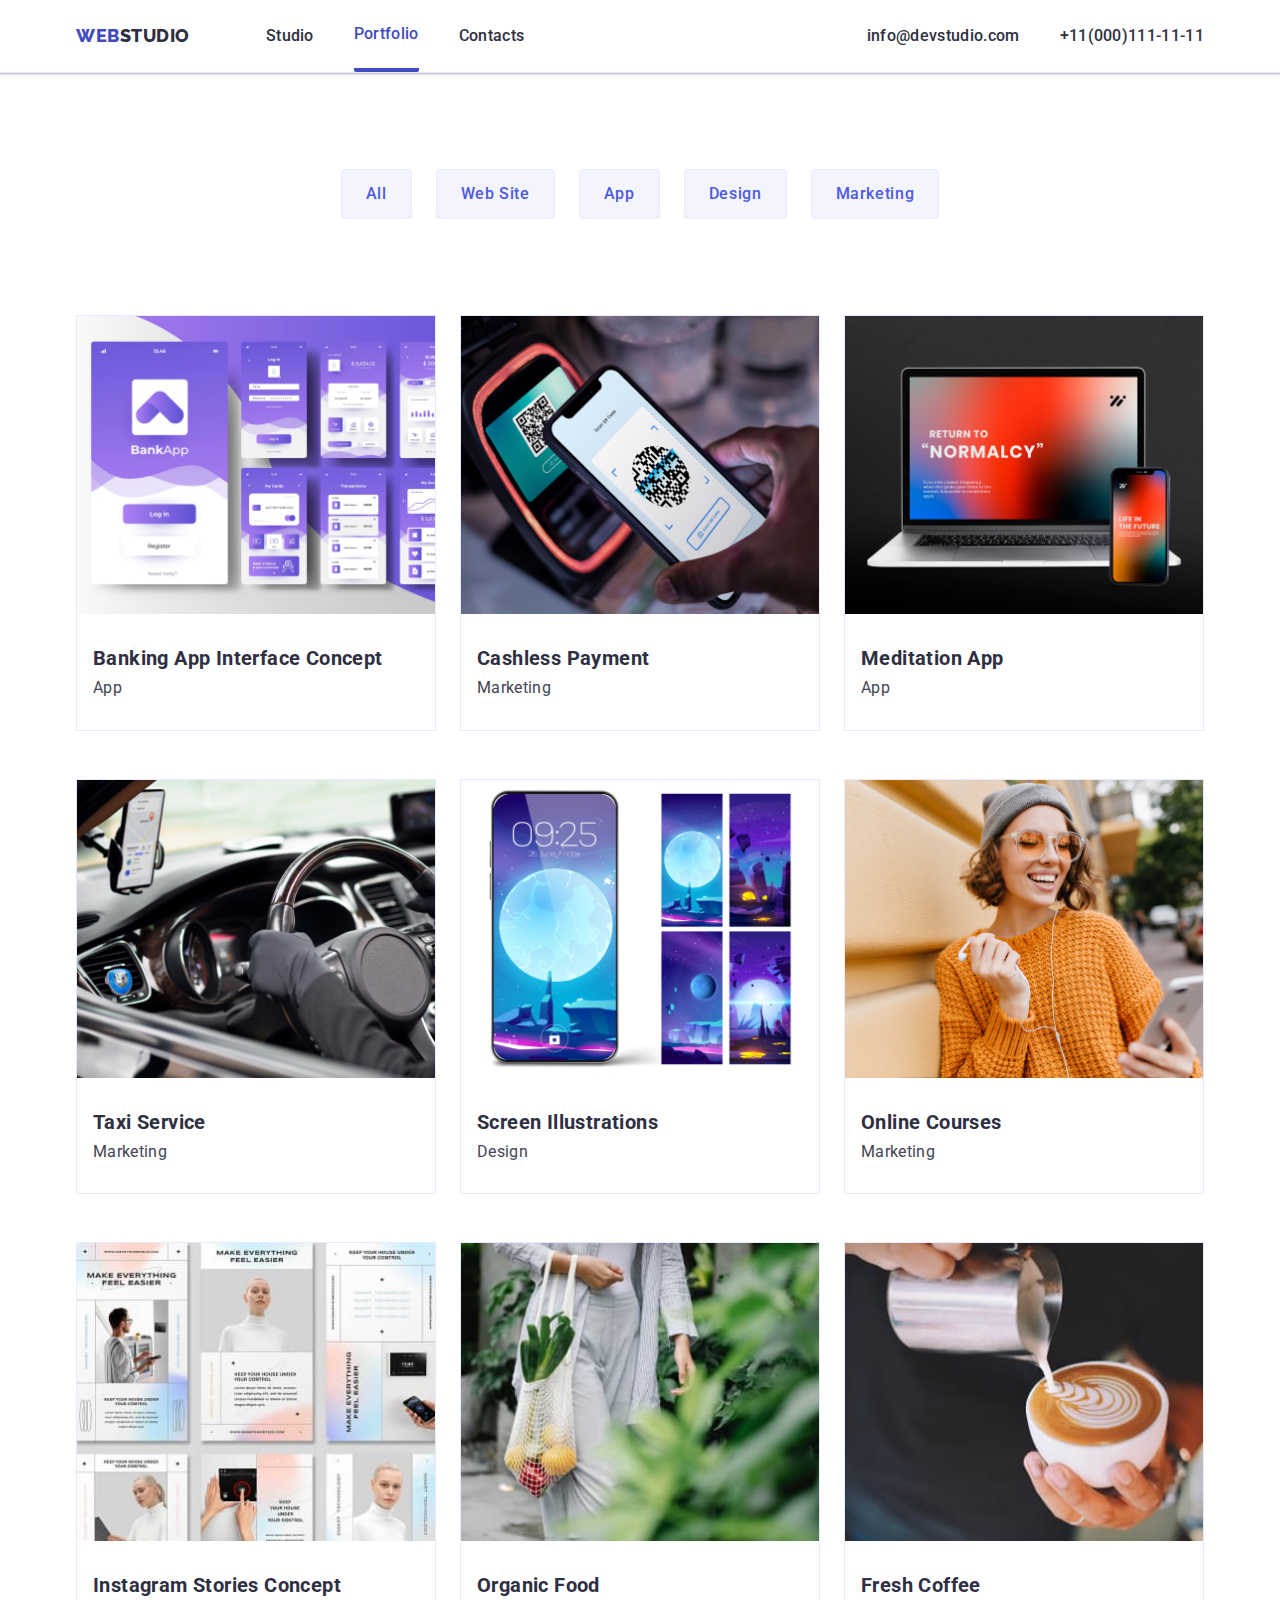
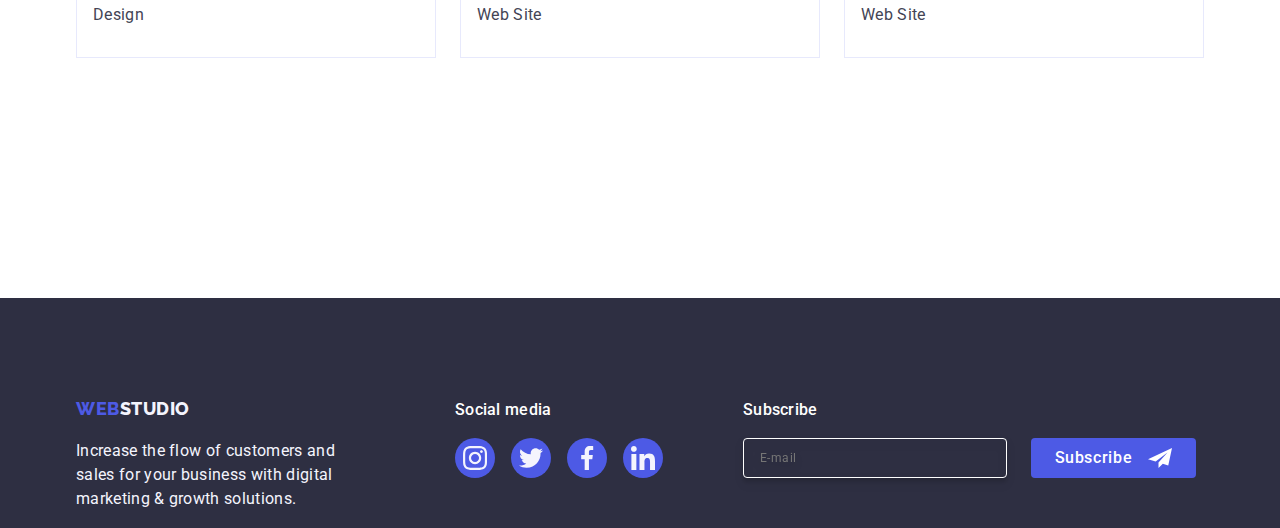
==== portfolio.html @ 4e7478c3 "Initial commit" ====
<!DOCTYPE html>
<html lang="en">
<head>
    <meta charset="UTF-8">
    <meta name="description" content="Effective Solutions
    for Your Business">
    <title>Portfolio</title>
    <link rel="preconnect" href="https://fonts.googleapis.com">
    <link rel="preconnect" href="https://fonts.gstatic.com" crossorigin>
    <link rel="stylesheet"
        href="https://fonts.googleapis.com/css2?family=Raleway:wght@800&family=Roboto:wght@400;500;700;900&display=swap">
    <link rel="stylesheet" href="https://cdnjs.cloudflare.com/ajax/libs/modern-normalize/2.0.0/modern-normalize.min.css"
        integrity="sha512-4xo8blKMVCiXpTaLzQSLSw3KFOVPWhm/TRtuPVc4WG6kUgjH6J03IBuG7JZPkcWMxJ5huwaBpOpnwYElP/m6wg=="
        crossorigin="anonymous" referrerpolicy="no-referrer" />
    <link rel="stylesheet" href="./css/styles.css">
</head>
<body>
    <!--site header-->
    <header class="header">
        <div class="container header__container">
            <!--site logo-->
            <nav class="header__nav h-nav">
                <a href="./index.html" class="logo link">
                    Web<span class="logo-dark">Studio</span>
                </a>
                <!--nav list-->
                <ul class="h-nav__list list">
                    <li class="h-nav__list-li"><a href="./index.html" class="h-nav__link  link">Studio</a></li>
                    <li class="h-nav__list-li"><a href="./portfolio.html" class="h-nav__link current link">Portfolio</a></li>
                    <li class="h-nav__list-li"><a href="" class="h-nav__link link">Contacts</a></li>
                </ul>
            </nav>
            <!--contacts-->
            <address class="header__address h-address">
                <ul class="h-address__list list">
                    <li class="h-address__list-li h-nav__list-li"><a class="contact-links link"
                            href="mailto:info@devstudio.com">info@devstudio.com</a></li>
                    <li class="h-address__list-li h-nav__list-li"><a class="contact-links link"
                            href="tel:+110001111111">+11(000)111-11-11</a></li>
                </ul>
            </address>
    
        </div>
    </header>
    <!--page filter-->
<main>
    <section class="filters f-btn list">
        <div class="container container_filters">
        <h1 class="visually-hidden">Portfolio page</h1>
            <ul class="f-btn-list link list">
                <li class="f-btn-list__li"><button type="button" class="f-btn-list__button">All</button></li>
                <li class="f-btn-list__li"><button type="button" class="f-btn-list__button">Web Site</button></li>
                <li class="f-btn-list__li"><button type="button" class="f-btn-list__button">App</button></li>
                <li class="f-btn-list__li"><button type="button" class="f-btn-list__button">Design</button></li>
                <li class="f-btn-list__li"><button type="button" class="f-btn-list__button">Marketing</button></li>
            </ul>
<!--gallery-->

            <ul class="gallery list">
                <!-- li 1 -->
                <li class="gallery__card">
                    <a class="gallery__item link" href="">
                        <div class="overlay-box">
                            <img class="gallery__card-img" src="./images/img1_row1.jpg" alt="screens screenshots of a mobile app" width = "360" height = "300">
                            <p class="overlay">14 Stylish and User-Friendly App Design Concepts
                            · Task Manager App · Calorie Tracker App · Exotic Fruit Ecommerce App ·
                            Cloud Storage App</p>
                        </div>
                    
                        <div class="gallery__card-content">
                            <h2 class="gallery__card-title">Banking App Interface Concept</h2>
                            <p class="gallery__team-text">App</p>
                        </div>
                    </a> 
                </li>
                <!-- li 2 -->
                <li class="gallery__card">
                    <a class="gallery__item link" href="">
                        <div class="overlay-box">
                            <img class="gallery__card-img" src="./images/img2_row1.jpg" alt="a hand holding a phone" width="360" height="300">
                            <p class="overlay">14 Stylish and User-Friendly App Design Concepts
                                · Task Manager App · Calorie Tracker App · Exotic Fruit Ecommerce App ·
                                Cloud Storage App</p>
                        </div>
                
                        <div class="gallery__card-content">
                            <h2 class="gallery__card-title">Cashless Payment</h2>
                            <p class="gallery__team-text">Marketing</p>
                        </div>
                    </a>
                </li>

                <!-- li 3 -->
                <li class="gallery__card">
                    <a class="gallery__item link" href="">
                        <div class="overlay-box">
                            <img class="gallery__card-img" src="./images/img3_row1.jpg" alt="a laptop and phone next to each other" width="360" height="300">
                            <p class="overlay">14 Stylish and User-Friendly App Design Concepts
                                · Task Manager App · Calorie Tracker App · Exotic Fruit Ecommerce App ·
                                Cloud Storage App</p>
                        </div>
                
                        <div class="gallery__card-content">
                            <h2 class="gallery__card-title">Meditation App</h2>
                            <p class="gallery__team-text">App</p>
                        </div>
                    </a>
                </li>
                <!-- li 4 -->
                <li class="gallery__card">
                    <a class="gallery__item link" href="">
                        <div class="overlay-box">
                            <img class="gallery__card-img" src="./images/img1_row2.jpg" alt="a person driving a car" width="360" height="300">
                            <p class="overlay">14 Stylish and User-Friendly App Design Concepts
                                · Task Manager App · Calorie Tracker App · Exotic Fruit Ecommerce App ·
                                Cloud Storage App</p>
                        </div>
                
                        <div class="gallery__card-content">
                            <h2 class="gallery__card-title">Taxi Service</h2>
                            <p class="gallery__team-text">Marketing</p>
                        </div>
                    </a>
                </li>
                <!-- li 5 -->
                <li class="gallery__card">
                    <a class="gallery__item link" href="">
                        <div class="overlay-box">
                            <img class="gallery__card-img" src="./images/img2_row2.jpg" alt="a cell phone screen with a moon and rocks" width="360"
                                height="300">
                            <p class="overlay">14 Stylish and User-Friendly App Design Concepts
                                · Task Manager App · Calorie Tracker App · Exotic Fruit Ecommerce App ·
                                Cloud Storage App</p>
                        </div>
                
                        <div class="gallery__card-content">
                            <h2 class="gallery__card-title">Screen Illustrations</h2>
                            <p class="gallery__team-text">Design</p>
                        </div>
                    </a>
                </li>
                <!-- li 6 -->
                <li class="gallery__card">
                    <a class="gallery__item link" href="">
                        <div class="overlay-box">
                            <img class="gallery__card-img" src="./images/img3_row2.jpg" alt="a person wearing glasses and a hat and holding a phone"
                                width="360" height="300">
                            <p class="overlay">14 Stylish and User-Friendly App Design Concepts
                                · Task Manager App · Calorie Tracker App · Exotic Fruit Ecommerce App ·
                                Cloud Storage App</p>
                        </div>
                
                        <div class="gallery__card-content">
                            <h2 class="gallery__card-title">Online Courses</h2>
                            <p class="gallery__team-text">Marketing</p>
                        </div>
                    </a>
                </li>
                <!-- li 7 -->
                <li class="gallery__card">
                    <a class="gallery__item link" href="">
                        <div class="overlay-box">
                            <img class="gallery__card-img" src="./images/img1_row3.jpg" alt="a collage of social media post" width="360" height="300">
                            <p class="overlay">14 Stylish and User-Friendly App Design Concepts
                                · Task Manager App · Calorie Tracker App · Exotic Fruit Ecommerce App ·
                                Cloud Storage App</p>
                        </div>
                
                        <div class="gallery__card-content">
                            <h2 class="gallery__card-title">Instagram Stories Concept</h2>
                            <p class="gallery__team-text">Design</p>
                        </div>
                    </a>
                </li>
                <!-- li 8 -->
                <li class="gallery__card">
                    <a class="gallery__item link" href="">
                        <div class="overlay-box">
                            <img class="gallery__card-img" src="./images/img2_row3.jpg" alt="a person carrying a string bag of vegetables" width="360" height="300">
                            <p class="overlay">14 Stylish and User-Friendly App Design Concepts
                                · Task Manager App · Calorie Tracker App · Exotic Fruit Ecommerce App ·
                                Cloud Storage App</p>
                        </div>
                
                        <div class="gallery__card-content">
                            <h2 class="gallery__card-title">Organic Food</h2>
                            <p class="gallery__team-text">Web Site</p>
                        </div>
                    </a>
                </li>
                <!-- li 9 -->
                <li class="gallery__card">
                    <a class="gallery__item link" href="">
                        <div class="overlay-box">
                            <img class="gallery__card-img" src="./images/img3_row3.jpg" alt="a person pouring milk into a cup of coffee" width="360" height="300">
                            <p class="overlay">14 Stylish and User-Friendly App Design Concepts
                                · Task Manager App · Calorie Tracker App · Exotic Fruit Ecommerce App ·
                                Cloud Storage App</p>
                        </div>
                
                        <div class="gallery__card-content">
                            <h2 class="gallery__card-title">Fresh Coffee</h2>
                            <p class="gallery__team-text">Web Site</p>
                        </div>
                    </a>
                </li>
            </ul> 
        </div>
    </section>
</main>
<!-- footer -->
<footer class="footer">
    <div class="footer__wrapper container">
        <div class="footer-wrapper__logo">
            <a href="./index.html" class="logo link">
                Web<span class="logo-light">Studio</span>
            </a>
            <p class="footer__description">
                Increase the flow of customers and<br />
                sales for your business with digital<br />
                marketing & growth solutions.
            </p>
        </div>
        <div class="footer__social-media">
            <p class="footer-social-media__text">Social media</p>

            <!--icon card-->
            <ul class="footer-social">

                <li class="footer-social__icon-li">
                    <a href="" class="footer-social__icon-link link">
                        <svg class="footer-social__icon-svg icon" width="24" height="24">
                            <use href="./images/icons.svg#icon-instagram"></use>
                        </svg>
                    </a>
                </li>

                <li class="footer-social__icon-li">
                    <a href="" class="footer-social__icon-link link">
                        <svg class="footer-social__icon-svg icon" width="24" height="24">
                            <use href="./images/icons.svg#icon-twitter"></use>
                        </svg>
                    </a>
                </li>

                <li class="footer-social__icon-li">
                    <a href="" class="footer-social__icon-link link">
                        <svg class="footer-social__icon-svg icon" width="24" height="24">
                            <use href="./images/icons.svg#icon-facebook"></use>
                        </svg>
                    </a>
                </li>

                <li class="footer-social__icon-li">
                    <a href="" class="footer-social__icon-link link">
                        <svg class="footer-social__icon-svg icon" width="24" height="24">
                            <use href="./images/icons.svg#icon-linkedin"></use>
                        </svg>
                    </a>
                </li>
            </ul>
        </div>
    <!-- footer-Subscribe -->
    <div class="footer-subscribe">
    
        <p class="footer-subscribe-title">Subscribe</p>
    
        <form class="footer-subscribe-form">
            <label class="footer-subscribe-label">
                <input class="footer-subscribe-input" name="email" type="email" placeholder="E-mail" />
            </label>
            <button class="footer-subscribe-btn" type="submit">
                Subscribe
                <svg class="footer-subscribe-svg" width="24" height="24">
                    <use href="./images/icons.svg#icon-Frame3"></use>
                </svg>
            </button>
        </form>
    </div>
</div>
</footer>

</body>
</html>
---- css/styles.css ----
:root {
    --color-iris: #4d5ae5;
    --color-cloud: #F4F4FD;
    --color-slate: #434455;
    --color-light-slate: #8E8F99;
    --color-ocean: #404BBF;
    --color-blue: #2E2F42;
    --color-green: #31D0AA;
    --color-white: #FFFFFF;
    --color-modal: #FCFCFC;
    --color-cornflower: #E7E9FC;
}
*,
*::before,
*::after {
    box-sizing: border-box;
    transition-property: color, background-color, box-shadow;
    transition-timing-function: cubic-bezier(0.4, 0, 0.2, 1);
}
ul, ol {
    padding: 0;
    list-style: none;
}
body,
h1, h2, h3,
p,
ul, ol, li {
    margin: 0;
}
a {
    text-decoration-skip-ink: auto;
}
address {
    font-style: normal;
}
/*body*/
body {
    min-height: 100vh;
    font-family: "Roboto", sans-serif;
    font-style: normal;
    color: var(--color-slate);
    font-size: 16px;
    line-height: 1.5;
    letter-spacing: 0.02em;
    background-color: var(--color-white);
}
.container { 
    width: 1158px;
    margin: 0 auto;
    padding: 0 15px;
}
.visually-hidden {
    position: absolute;
    width: 1px;
    height: 1px;
    margin: -1px;
    border: 0;
    padding: 0;
    white-space: nowrap;
    clip-path: inset(100%);
    clip: rect(0 0 0 0);
    overflow: hidden;
}
.link {
    text-decoration: none;
    cursor: pointer;
}
.list {
    list-style: none;
    padding: 0;
    margin: 0;
}
.current {
    border-bottom: 4px solid var(--color-ocean);
    border-radius: 2px;
}
/* header */
.header {
    border-bottom: 1px solid var(--color-cornflower);
    box-shadow: 0px 2px 1px rgba(46, 47, 66, 0.08), 
                0px 1px 1px rgba(46, 47, 66, 0.16), 
                0px 1px 6px rgba(46, 47, 66, 0.08); 
}
.header__container {
    display: flex;
    justify-content: space-between;
}
.header__nav {
    display: flex;
    align-items: center;
}
.h-nav a{
    display: flex;
    justify-content: center;
    align-items: center;
    position: relative;
            color: var(--color-ocean); 
}
.logo {
    font-family: "Raleway", sans-serif;
    text-transform: uppercase;
    font-size: 18px;
    font-weight: 800;
    line-height: 1.17;
    letter-spacing: 0.03em;
    margin-right: 76px;
    color: var(--color-iris);
}
.contact__link,
.h-nav__link,
.h-nav__list-li,
.h-address__list-li {
    transition: color 250ms cubic-bezier(0.4, 0, 0.2, 1);
}
.logo-dark {
    color: var(--color-blue);
}
.current::after {
    content: '';
    position: absolute;
    left: 0; 
    bottom: -1px; 
    height: 4px; 
    background-color: var(--color-ocean);
    border-radius: 2px;
    transition: color 250ms cubic-bezier(0.4, 0, 0.2, 1);
}
.h-nav__list {
    display: flex;
    margin-left: 0;
    gap: 40px;
    height: 72px;
}
.h-nav>.list .link.current {
    color: var(--color-ocean);
}
.h-address a,
.h-nav__list a {
    color: var(--color-blue);
    font-family: "Roboto", sans-serif;
    font-size: 16px;
    font-weight: 500;
    line-height: 1.5;
    letter-spacing: 0.02em;
    padding: 24px 0;
}
.h-nav__list-li {
    display: flex;
}
.h-address__list {
    display: flex;
    align-items: center;
    gap: 40px;
    height: 72px;    
}
.h-address__list-li {
    display: flex;
    color: var(--color-ocean);
}
.h-address__list .contact-links:active,
.h-address__list .contact-links:hover,
.h-address__list .contact-links:focus,
.h-nav__list .link:active,
.h-nav__list .link:hover,
.h-nav__list .link:focus {
    color: var(--color-ocean);
}
.h-nav__list .link.active:hover::after,
.h-nav__list .link.active:focus::after {
    content: '';
    position: absolute;
    left: 0;
    bottom: -1px;
    height: 4px;
    display: block;
    width: 100%;
    background-color: var(--color-ocean);
    border-radius: 2px;
    transform: scaleX(0);
    transform-origin: bottom left;
    transition: transform 250s cubic-bezier(0.4, 0, 0.2, 1);

    transform: scaleX(1.1);
}
.h-address__list .contact-links,
.h-nav__list .link {
    transition: color 250ms cubic-bezier(0.4, 0, 0.2, 1);
}

/*banner*/
.banner {
    background-color: var(--color-blue);
    padding: 188px 0;
    margin: 0 auto;
    max-width: 1440px;
    display: flex;
    flex-direction: column;
    align-items: center;
    justify-content: center;
    background-image: linear-gradient(rgba(46, 47, 66, 0.7), 
                    rgba(46, 47, 66, 0.7)), url(../images/people-office.jpg);  
    background-repeat: no-repeat; 
    background-position: center center;
    background-size: cover;
} 
.banner__container {
    display: flex;
    flex-direction: column;
    align-items: center;
    justify-content: center;
}
.banner__title {
    color: var(--color-white);
    text-align: center;
    font-size: 56px;
    font-weight: 700;
    line-height: 1.07;
    letter-spacing: 0.02em;
    max-width: 496px;
}
.banner__btn {
    font-family: "Roboto", sans-serif;
    background-color: var(--color-iris);
    cursor: pointer;
    color: var(--color-white);
    font-weight: 500;
    letter-spacing: 0.04em;
    font-size: 16px;
    line-height: 1.5;
    margin: 48px 0 0;
    min-width: 169px;
    height: 56px;
    border: none;
    border-radius: 4px;
    transition: background-color 250ms cubic-bezier(0.4, 0, 0.2, 1);
}
.banner__btn:active,
.banner__btn:hover,
.banner__btn:focus {
    background-color: var(--color-ocean);
    color: var(--color-white);
}
.section-title {
    font-family: "Roboto", sans-serif;
    font-size: 36px;
    font-weight: 700;
    line-height: 1.11; 
    letter-spacing: 0.02em;
    text-transform: capitalize;
    text-align: center;
    margin-bottom: 72px;
}
/* modal-overlay */
.modal {
    position: fixed;
    background-color: rgba(46, 47, 66, 0.4);
    top: 0;
    left: 0;
    width: 100%;
    height: 100%;
    transition: opacity 250ms cubic-bezier(0.4, 0, 0.2, 1), visibility 250ms cubic-bezier(0.4, 0, 0.2, 1);
    inset: 0;
    cursor: pointer;
    z-index: 9999;
}
.is-hidden {
    opacity: 0;
    /* visibility: hidden; */
    pointer-events: none; 
}
.modal__main {
        position: absolute;
        top: 50%;
        left: 50%;
        transform: translate(-50%, -50%) scale(1); 
        width: 408px;
        min-height: 584px;
        background: var(--color-modal);
        border-radius: 4px;
        transition: transform 250ms cubic-bezier(0.4, 0, 0.2, 1); 
        box-shadow: 0px 2px 1px 0px rgba(0, 0, 0, 0.20),
                    0px 1px 3px 0px rgba(0, 0, 0, 0.12), 
                    0px 1px 1px 0px rgba(0, 0, 0, 0.14);
        padding: 72px 24px 24px 24px;
                    
}
.modal__close {
    display: flex;
    align-items: center;
    justify-content: center;

    padding: 0; 
    cursor: pointer;

    width: 24px;
    height: 24px;

    background-color: var(--color-cornflower);
    border-radius: 50%;
    border: none;
    position: absolute;

    top: 24px;
    right: 24px;

    border: 1px solid rgba(0, 0, 0, 0.1);
    transition: background-color 250ms cubic-bezier(0.4, 0, 0.2, 1), 
                border 250ms cubic-bezier(0.4, 0, 0.2, 1); 

}
.modal__close svg{
    width: 8;
    height: 8;
    transition: fill 250ms cubic-bezier(0.4, 0, 0.2, 1); 
}
.modal__close:hover,
.modal__close:focus {
    background-color: var(--color-ocean);
    border: none;
    fill: var(--color-white);
}
/* modal-form */
.modal-form {
    display: flex;
    flex-direction: column;
    justify-content: center;
    align-items: center;
    
    margin-bottom: 8px;
}
.modal-form-title {
    margin: 72px 24px 16px 24px;
    width: 360px;

    color: var(--color-blue);
    text-align: center;
    font-family: Roboto;
    font-size: 16px;
    font-weight: 500;
    line-height: 1.5;
    letter-spacing: 0.02em;
}

.modal-form-label {
    margin-bottom: 4px;
    width: 360px;

    color: var(--color-light-slate);
    font-family: Roboto;
    font-size: 12px;
    font-weight: 400;
    line-height: 1.17;
    letter-spacing: 0.04em;
}
.modal-form-inputs {
    display: inline-flex;
    flex-direction: column;
    align-items: center;
}
.modal-form-input{
    width: 100%;
    height: 40px;
    border-radius: 4px;
    border: 1px solid rgba(46, 47, 66, 0.4);
}
.modal-form-icon {
    display: flex;
    justify-content: center;
    align-items: center;
    position: absolute;
    width: 24px;
    height: 24px;
}
.modal-form-input-textarea {
    width: 360px;
    height: 120px;
    font-size: 12px;
    font-weight: 400;
    line-height: 1.17;
    letter-spacing: 0.04px;
    margin-bottom: 16px;
    border-radius: 4px;

    border: 1px solid var(--color-blue, rgba(46, 47, 66, 0.40));
}

.modal-form-label-checkbox {
    width: 360px;
    display: inline-flex;    
    justify-content: center;
    position: relative;
    gap: 8px;

    font-family: Roboto;
    font-size: 12px;
    font-weight: 400;
    line-height: 16px;
    letter-spacing: 0.04em;

    stroke: var(--color-blue, rgba(46, 47, 66, 0.40));
    
    text-decoration: none;
}
.privacy-policy {
    color: var(--color-iris);
    font-family: Roboto;
    font-size: 12px;
    font-weight: 400;
    line-height: 16px;
    letter-spacing: 0.04em;
    text-decoration-line: underline;
    cursor: pointer;
}

.modal__check-wrapper input:checked + span {
    background-color: var(--color-ocean); 
    border: none;
    fill: var(--color-cloud);
}
.checkbox-container {
    display: block;

    margin-bottom: 4px;
    cursor: pointer;
    user-select: none;

    color: var(--color-light-slate);
    font-family: Roboto;
    font-size: 12px;
    font-weight: 400;
    line-height: 1.17;
    letter-spacing: 0.04em;
}
.modal__form-label {
    font-size: 12px;
    line-height: 1.17;
    letter-spacing: 0.04em;
    color: var(--color-light-slate);

    display: block;
    margin-bottom: 4px;
}
.modal__check-input:checked + .checkbox-container .modal-form-custom-checkbox {
    background-color: var(--color-ocean);
    border: none;
    fill: var(--color-cloud);
}

.modal-form-custom-checkbox {
    width: 16px;
    height: 16px;
    border-radius: 2px;
            
    margin-right: 8px;

    display: inline-flex;
    align-items: center;
    justify-content: center;

    fill: transparent;


}
.checkbox-container + .modal-form-custom-checkbox {
    border: 1px solid rgba(46, 47, 66, 0.4); 
    transition: background-color 250ms cubic-bezier(0.4, 0, 0.2, 1), 
                border 250ms cubic-bezier(0.4, 0, 0.2, 1), 
                fill 250ms cubic-bezier(0.4, 0, 0.2, 1);

}

input[type="checkbox"]:checked + .checkbox-container {
    /* background-color: var(--color-ocean); */
    border: none;
    fill: var(--color-cloud);
}


.form-btn {
    min-width: 169px;
    height: 56px;
    color: var(--color-white);
    font-family: "Roboto", sans-serif;
    font-size: 16px;
    font-weight: 500;
    line-height: 1.5; 
    letter-spacing: 0.04em;

    padding: 16px 32px;

    border-radius: 4px;
    background: var(--color-iris);
    box-shadow: 0px 4px 4px 0px rgba(0, 0, 0, 0.15);

    cursor: pointer;

    margin-bottom: 24px;
}
.form-btn:active,
.form-btn:hover,
.form-btn:focus {
    background-color: var(--color-ocean);
    color: var(--color-white);
}
/* modal-form */
.modal__title {
    width: 360px;
    color: var(--color-blue);
    text-align: center;
    font-family: Roboto;
    font-size: 16px;
    font-weight: 500;
    line-height: 1.5;
    letter-spacing: 0.02em;

    margin-bottom: 16px;
    text-align: center;
}
.modal__form {
    display: block;
    margin-bottom: 8px; 
}
.modal__form-comment {
    margin-bottom: 16px; 
}

.modal__input {
    position: relative;
}
.modal__form-input {
    width: 100%;
    height: 40px;
    padding-left: 38px;
    outline: transparent;
    border-radius: 4px;
    border: 1px solid rgba(46, 47, 66, 0.4); 
    background-color: transparent; 
    transition: border-color 250ms cubic-bezier(0.4, 0, 0.2, 1);
}
.modal__form-input:focus {
    border-radius: 4px;
    border: 1px solid var(--color-iris);
    stroke: var(--color-iris);
}
.modal__form-svg {
    width: 18px;
    height: 24px;
    position: absolute;
    margin: 0 auto;
    left: 16px;
    top: 50%;
    transform: translateY(-50%);
    fill: var(--color-blue);
    transition: fill 250ms cubic-bezier(0.4, 0, 0.2, 1);
}
.modal__form-checkbox-svg {
    margin: 0 auto;
    width: 16px;
    height: 16px;
    left: 16px;

    transition: fill 250ms cubic-bezier(0.4, 0, 0.2, 1);
}
.modal__form-comment textarea{
    font-size: 12px;
    line-height: 1.17;
    letter-spacing: 0.04em;

    width: 100%;
    height: 120px;
    padding-left: 16px;
    border-radius: 4px;

    color: var(--color-blue, rgba(46, 47, 66, 0.40));

    background-color: transparent;
    resize: none;
    transition: border-color 250ms cubic-bezier(0.4, 0, 0.2, 1);
    border-color: var(--color-blue, rgba(46, 47, 66, 0.40));
}
.modal__form-comment textarea{
    color: rgba(46, 47, 66, 0.4);
    border: 1px solid rgba(46, 47, 66, 0.4);
}
.modal__form-textarea {
    color: rgba(46, 47, 66, 0.4);
    padding: 8px 16px;
    outline: transparent;
}
.modal__form-textarea:focus {
    border-color: #4D5AE5;
}
.modal__form-input:focus + .modal__form-svg {
    border-color: var(--color-iris);
    fill: var(--color-iris);
}
.modal__check-wrapper {
    color: var(--color-light-slate);
    font-size: 12px;
    line-height: 1.17;
    letter-spacing: 0.04em;
    margin-bottom: 24px;
    cursor: pointer;
}
.modal-form-custom-checkbox{
    width: 16px;
    height: 16px;
    border-radius: 2px;

    border: 1px solid rgba(46, 47, 66, 0.4);
    transition: background-color 250ms cubic-bezier(0.4, 0, 0.2, 1),
                border 250ms cubic-bezier(0.4, 0, 0.2, 1),
                fill 250ms cubic-bezier(0.4, 0, 0.2, 1);

    display: inline-flex;
    align-items: center;
    justify-content: center;
    fill: transparent;

    color: var(--color-light-slate);
    font-size: 12px;
    line-height: 1.17;
    letter-spacing: 0.04em;
}

    /* приховати галочку checkbox */
.modal-form-checkbox {
    display: none;
}

.modal__form-checkbox:checked span{
    background-color: var(--color-ocean);
    bottom: none;
    fill: var(--color-cloud);
}

.modal__form-btn {
    display: block;
    justify-content: center;
    min-width: 169px;
    height: 56px;
    margin: 0 auto;

    padding: 16px 32px;

    border-radius: 4px;
    background: var(--iris, #4D5AE5);
    box-shadow: 0px 4px 4px 0px rgba(0, 0, 0, 0.15);

    font-family: "Roboto", sans-serif;
    color: var(--white, #FFF);
    text-align: center;
    font-size: 16px;
    font-weight: 500;
    line-height: 1.5;
    letter-spacing: 0.04em;

    cursor: pointer;
    border: none;

    transition: background-color 250ms cubic-bezier(0.4, 0, 0.2, 1); 
}

/*features*/
.features {
    padding: 120px 0;
    justify-content: center;
    align-self: center;
}
.features__list {
    display: flex;
    justify-content: center;
    align-items: center;
    gap: 24px;
}
.features-item__icon {
    display: flex;
    justify-content: center;
    align-items: center;
    width: 264px;
    height: 112px;
    border-radius: 4px;
    background: var(--color-cloud);
    margin-bottom: 8px;
}
.features__li {
    width: calc((100% - 24px * 3) / 4);
}
.features__card-title {
    font-family: "Roboto", sans-serif;
    color: var(--color-blue);
    font-size: 20px;
    font-weight: 500;
    line-height: 1.2;
    letter-spacing: 0.02em;
    text-transform: capitalize;
    margin-bottom: 8px; 
}
.features__team-text {
    font-size: 16px;
    line-height: 1.5;
    font-weight: 400;
    color: var(--color-slate);
    letter-spacing: 0.02em;
    text-decoration: none;
}
/*our-team*/
.our-team{
    display: block;
    justify-content: center;
    align-items: center;
    padding-top: 120px;
    background-color: var(--color-cloud);
}
.our-team__title {
    display: flex;
    justify-content: center;
    font-family: "Roboto", sans-serif;
    font-size: 36px;
    font-weight: 700;
    line-height: 1.11; 
    letter-spacing: 0.02em;
    text-transform: capitalize;
    text-align: center;
    margin-bottom: 72px;
}
.our-team__list {
    display: flex;
    gap: 24px;
    justify-content: center;
    align-items: center;
    row-gap: 48px; 
    padding-bottom: 120px;
}
.our-team__card-content {
    display: flex;
    padding-bottom: 0;
    flex-direction: column;
    align-items: center;
    justify-content: center;
    text-align: center;
    gap: 8px;
    padding: 32px 0;
}
.our-team__card-content > img {
    width: 264px;
    height: 260px;
    object-fit: cover;
}
.our-team__card-title {
    font-family: "Roboto", sans-serif;
    color: var(--color-blue);
    font-size: 20px;
    font-weight: 500;
    line-height: 1.2;
    letter-spacing: 0.02em;
    text-transform: capitalize;
}
.our-team__card-text {
    font-family: "Roboto", sans-serif;
    font-size: 16px;
    font-weight: 400;
    line-height: 1.5;
    letter-spacing: 0.02em;
}
.our-team__card-icon {
    display: flex;
    justify-content: center;
    gap: 24px;
}
.our-team__card-icon-li {
    width: 40px;
    height: 40px;
    background-color: var(--color-iris);
    border-radius: 50%;
    position: relative;
    transition-property: background-color;
}
.our-team__card-icon-li .link:hover,
.our-team__card-icon-li .link:focus {
    background-color: var(--color-ocean);
}
.our-team__card-icon-li a {
    transition: background-color 250ms cubic-bezier(0.4, 0, 0.2, 1);
    width: 100%;
    height: 100%;
    border: 1px solid var(--color-light-slate);
}
.our-team__card-icon-li-link {
    background-color: var(--color-iris);
    border-radius: 50%;
    display: flex;
    align-items: center;
    justify-content: center;
}
.icon-svg {
    fill: var(--color-cloud);
}
.our-team__card-icon-li-link .link:hover,
.our-team__card-icon-li-link .link:focus {
    background-color: var(--color-ocean);
}
.f-btn-list__button:active,
.f-btn-list__button:hover,
.f-btn-list__button:focus {
    background-color: var(--color-ocean);
    color: var(--color-white);
    text-decoration: none;
    cursor: pointer;
    border: 1px solid transparent;
}
.our-team__list .our-team__card {
    box-shadow: 0px 1px 6px rgba(46, 47, 66, 0.08), 
                0px 1px 1px rgba(46, 47, 66, 0.16), 
                0px 2px 1px rgba(46, 47, 66, 0.08);
    border-radius: 0px 0px 4px 4px; 
}

/*customers*/
.customers {
    padding-top: 120px;
    padding-bottom: 120px;
}
.customers__container {
    min-width: 1128px;
    background-color: var(--color-white);
    padding: 0;
}
.customers__title {
    color: var(--color-blue);
    text-align: center;
    font-family: "Roboto", sans-serif;
    font-size: 36px;
    font-weight: 700;
    line-height: 1.11;
    letter-spacing: 0.02em;
    text-transform: capitalize;
    margin-bottom: 72px;
}
.customers__logo {
    display: flex;    
    gap: 24px;
}
.customers__logo .icon{
    /* fill: var(--color-light-slate); */
    fill: currentColor;
}
.customers__logo-li {
    width: calc((100% - 24px * 5) / 6);
    height: 88px;
}
.customers__logo-li svg {
    width: 104px;
    height: 56px;
    border: none;
}
.customers__logo-li .link {
    transition: border-color 250ms cubic-bezier(0.4, 0, 0.2, 1), 
                color 250ms cubic-bezier(0.4, 0, 0.2, 1);
    fill: none;
}
.customers__link {
    width: 100%;
    height: 100%;
    color: var(--color-light-slate);
    border-radius: 4px;
    border: 1px solid var(--color-light-slate);
    transition-property: fill;
    display: flex;
    align-items: center;
    justify-content: center;
}
.customers__link:hover,
.customers__link:focus {
    border-color: var(--color-ocean);
    color: var(--color-ocean);
    
}
.customers__logo-svg:hover,
.customers__logo-svg:focus{
    fill: var(--color-ocean);
}

/*examples*/
.examples {
    padding-bottom: 120px;
}
.examples__title {
    font-family: "Roboto", sans-serif;
    font-size: 36px;
    font-weight: 700;
    line-height: 1.11; 
    letter-spacing: 0.02em;
    text-transform: capitalize;
    text-align: center;
    margin-bottom: 72px;
}
.examples__li {
    width: calc((100% - 24px * 2) / 3);
}
.examples__list {
    display: flex;
    justify-items: center;    
    gap: 24px;
    border-radius: 0px 0px 4px 4px;
}
.examples__li > img {
    width: 360px;
    height: 300px;
    box-sizing: border-box;
}
/* footer */
.footer {
    background-color: var(--color-blue);
    color: var(--color-cloud);
    width: 100%;
}
.footer__wrapper {
    display: flex;
    align-items: baseline;
}
.footer-wrapper__logo {
    padding-top: 100px;
    padding-bottom: 17px;
    margin-right: 120px;
}
.logo-light {
    color: var(--color-cloud);
}
.footer__description {
    max-width: 264px;
    color: var(--color-cloud);
    font-size: 16px;
    font-weight: 400;
    line-height: 1.5;
    letter-spacing: 0.02em;
    margin-top: 17px;
}
.footer-social-media__text {
    display: block;
    align-items: flex-start;
    padding-top: 100px;
    color: var(--color-white);
    font-size: 16px;
    font-weight: 500;
    line-height: 1.5;
    letter-spacing: 0.02em;
    margin-bottom: 16px;
}

/* footer-social-icon */
.footer-social {
    display: flex;
    justify-content: center;
    gap: 16px;
}
.footer-social__icon-li {
    width: 40px;
    height: 40px;
    border-radius: 50%;
    display: flex;
    justify-content: center;
    align-items: center;
    position: relative;
}
.footer-social__icon-svg {
    fill: var(--color-cloud);
}
.footer-social__icon-link {
    width: 100%;
    height: 100%;
    background-color: var(--color-iris);
    border-radius: 50%;
    display: flex;
    align-items: center;
    justify-content: center;
    transition: background-color 250ms cubic-bezier(0.4, 0, 0.2, 1);
}
.footer-social__icon-link:hover,
.footer-social__icon-link:focus {
    transition: background-color 250ms cubic-bezier(0.4, 0, 0.2, 1);
    background-color: var(--color-green);
}

.footer-social__icon-li svg{
    width: 24;
    height: 24;
}

/* footer-form */
.footer-form-container {
    display: flex;
    flex-direction: column;
    margin: 100px 0 80px 80px;
    /* background-color: #53db29; */
}
.footer-form-label {
    display: flex;
    flex-direction: row;
    gap: 24px;
    /* background-color: #a84141; */
    margin-top: 16px;
}
.footer-form-label-title {
    color: var(--white, #FFF);
    font-family: Roboto;
    font-size: 16px;
    font-weight: 500;
    
    letter-spacing: 0.02em;
}
.footer-form-input {
    /* E-mail */
    position: relative;
    font-family: 'Roboto';
    font-style: normal;
    font-weight: 400;
    font-size: 12px;
    line-height: 1.5;
    letter-spacing: 0.04em;
    color: var(--color-white);
    line-height: 1.5;
    width: 264px;
    height: 40px;
    flex-shrink: 0;
    padding-left: 16px;
    border-radius: 4px;
    border: 1px solid var(--color-white);
    background: var(--color-blue);
    box-shadow: 0px 4px 4px 0px rgba(0, 0, 0, 0.25);

    
}
.footer-form-label  {
    display: inline-flex;
    position: relative;
    padding: 8px 24px;
    justify-content: center;
    align-items: center;
    gap: 16px;

    width: 165px;
    height: 40px;

    /* Button Text */
    font-family: "Roboto", sans-serif;
    font-weight: 500;
    font-size: 16px;
    line-height: 1.5;
    display: flex;
    align-items: center;
    text-align: center;
    letter-spacing: 0.04em;
    color: var(--color-white);
border: none;
    border-radius: 4px;
    background: var(--color-iris);
    border: 1px solid var(--color-iris);

    cursor: pointer;
}
.footer-form-label button:hover,
.footer-form-label button:focus {
    border-radius: 4px;
    background: var(--color-ocean);
    box-shadow: 0px 4px 4px 0px rgba(0, 0, 0, 0.15);
}
.footer-form__icon-svg {
    width: 24;
    height: 24;
    fill: var(--color-white);
}
/* footer-Subscribe */
.footer-subscribe {
    margin-left: 80px;
}
.footer-subscribe-title {
    color: var(--color-white);
    margin-bottom: 16px;
    font-family: Roboto;
    font-size: 16px;
    font-weight: 500;
    line-height: 1.5; 
    letter-spacing: 0.02em;
}
.footer-subscribe-form {
    display: flex;
    gap: 24px;
}
.footer-subscribe-input {
    width: 264px;
    height: 40px;
    flex-shrink: 0;
    padding-left: 16px;
    color: var(--color-white);
    font-family: "Roboto", sans-serif;
    font-size: 12px;
    font-weight: 400;
    line-height: 1.5;
    letter-spacing: 0.04em;
    background: var(--color-blue);
    border-radius: 4px;
    border: 1px solid var(--color-white);
    box-shadow: 0px 4px 4px 0px rgba(0, 0, 0, 0.15);

    background-color: transparent;
    filter: drop-shadow(0px 4px 4px rgba(0, 0, 0, 0.15));
}
.footer-subscribe-btn {
    min-width: 165px;
    height: 40px;
    display: flex;
    justify-content: center;
    align-items: center;
    cursor: pointer;
    border-radius: 4px;
    background: var(--color-iris);
    color: var(--color-white);
    text-align: center;
    font-family: "Roboto", sans-serif;
    font-size: 16px;
    font-weight: 500;
    line-height: 1.5;
    letter-spacing: 0.04em;
    border: none;
    transition: background-color 250ms cubic-bezier(0.4, 0, 0.2, 1);
}
.footer-subscribe-btn:hover,
.footer-subscribe-btn:focus {
    border-radius: 4px;
    background: var(--color-ocean);
    box-shadow: 0px 4px 4px 0px rgba(0, 0, 0, 0.15);
}
.footer-subscribe-svg {
    width: 24;
    height: 24;
    margin-left: 16px;
    fill: var(--color-white);
}
/*portfolio*/
.filters,
.gallery {    
    padding-top: 96px;
    padding-bottom: 120px;
}
.f-btn-list {
    display: flex;
    flex-wrap: wrap;
    justify-content: center;
    gap: 24px;
}
.f-btn-list {
    transition: color 250ms cubic-bezier(0.4, 0, 0.2, 1), 
                background-color 250ms cubic-bezier(0.4, 0, 0.2, 1), 
                border-color 250ms cubic-bezier(0.4, 0, 0.2, 1), 
                box-shadow 250ms cubic-bezier(0.4, 0, 0.2, 1);
}
.f-btn-list__li:hover,
.f-btn-list__li:focus {
    box-shadow: 0px 3px 1px rgba(0, 0, 0, 0.1), 
                0px 2px 1px rgba(0, 0, 0, 0.08), 
                0px 2px 2px rgba(0, 0, 0, 0.12); 

}
.f-btn-list__button {
    list-style: none;
    font-family: "Roboto", sans-serif;
    font-weight: 500;
    font-size: 16px;
    line-height: 1.5;
    letter-spacing: 0.04em;
    color: var(--color-iris);
    text-align: center;
    letter-spacing: 0.64px;
    border-radius: 4px;
    border: 1px solid var(--color-cornflower);
    background: var(--color-cloud);
    padding: 12px 24px;
    transition: color 250ms cubic-bezier(0.4, 0, 0.2, 1), 
                background-color 250ms cubic-bezier(0.4, 0, 0.2, 1), 
                border-color 250ms cubic-bezier(0.4, 0, 0.2, 1), 
                box-shadow 250ms cubic-bezier(0.4, 0, 0.2, 1); 
}
.f-btn-list__button:hover,
.f-btn-list__button:focus {
    box-shadow: 0px 3px 1px rgba(0, 0, 0, 0.1), 
                0px 2px 1px rgba(0, 0, 0, 0.08), 
                0px 2px 2px rgba(0, 0, 0, 0.12);
}
/*gallery*/
.gallery {
    display: flex;
    justify-content: center;
    flex-wrap: wrap;
    column-gap: 24px;
    row-gap: 48px;
}
.gallery__card {
    color: var(--color-slate);
    font-weight: 400;
    font-style: 16px;
    line-height: 1.2;
    letter-spacing: 0.02em;
    border: 1px solid var(--color-cornflower);
    flex-basis: calc((100% - 24px * 2) / 3);
}
.gallery__card a:hover,
.gallery__card a:focus {
    box-shadow: 0px 1px 6px rgba(46, 47, 66, 0.08), 
                0px 1px 1px rgba(46, 47, 66, 0.16), 
                0px 2px 1px rgba(46, 47, 66, 0.08);
    transition: box-shadow 250ms cubic-bezier(0.4, 0, 0.2, 1);
}
.gallery:first-of-type {
    margin-bottom: 72px;
}
.gallery__item {
    display: block;
    text-decoration: none;
}
.gallery__item:hover .overlay,
.gallery__item:focus .overlay {
    transform: translateY(0%);
    box-shadow: 0px 1px 6px rgba(46, 47, 66, 0.08), 
                0px 1px 1px rgba(46, 47, 66, 0.16), 
                0px 2px 1px rgba(46, 47, 66, 0.08); 
    transition: var(--color-ocean);
}
.gallery__card img {
    display: block;
    width: 100%;
    height: auto;
}
.gallery__card > .link {
    color: inherit;
}
.gallery__card .gallery__team-text {
    display: inline-block;
    margin: 0;
}
.gallery__card-title {
    font-family: "Roboto", sans-serif;
    color: var(--color-blue);
    font-size: 20px;
    font-weight: 500;
    line-height: 1.2;
    letter-spacing: 0.02em;
    text-transform: capitalize;
    margin-bottom: 8px; 
}
.overlay-box {
    position: relative;
    overflow: hidden;
}
.overlay {
    width: 100%;
    height: 100%;
    font-size: 16px;
    line-height: 1.5;
    letter-spacing: 0.02em;
    color: var(--color-cloud);
    padding: 40px 32px;
    background-color: var(--color-iris);
    position: absolute; 
    overflow: auto;
    top: 0;
    left: 0;
    margin: 0;
    transform: translateY(100%);
    transition: transform 250ms cubic-bezier(0.4, 0, 0.2, 1);
}
.gallery__card-content {
    padding: 32px 16px;
}
.gallery__card-title {
    margin: 0;
    margin-bottom: 8px;
    font-weight: 700;
    font-style: 20px;
    line-height: 1.2;
    letter-spacing: 0.02em;
    text-align: start;
    color: var(--color-blue);
}
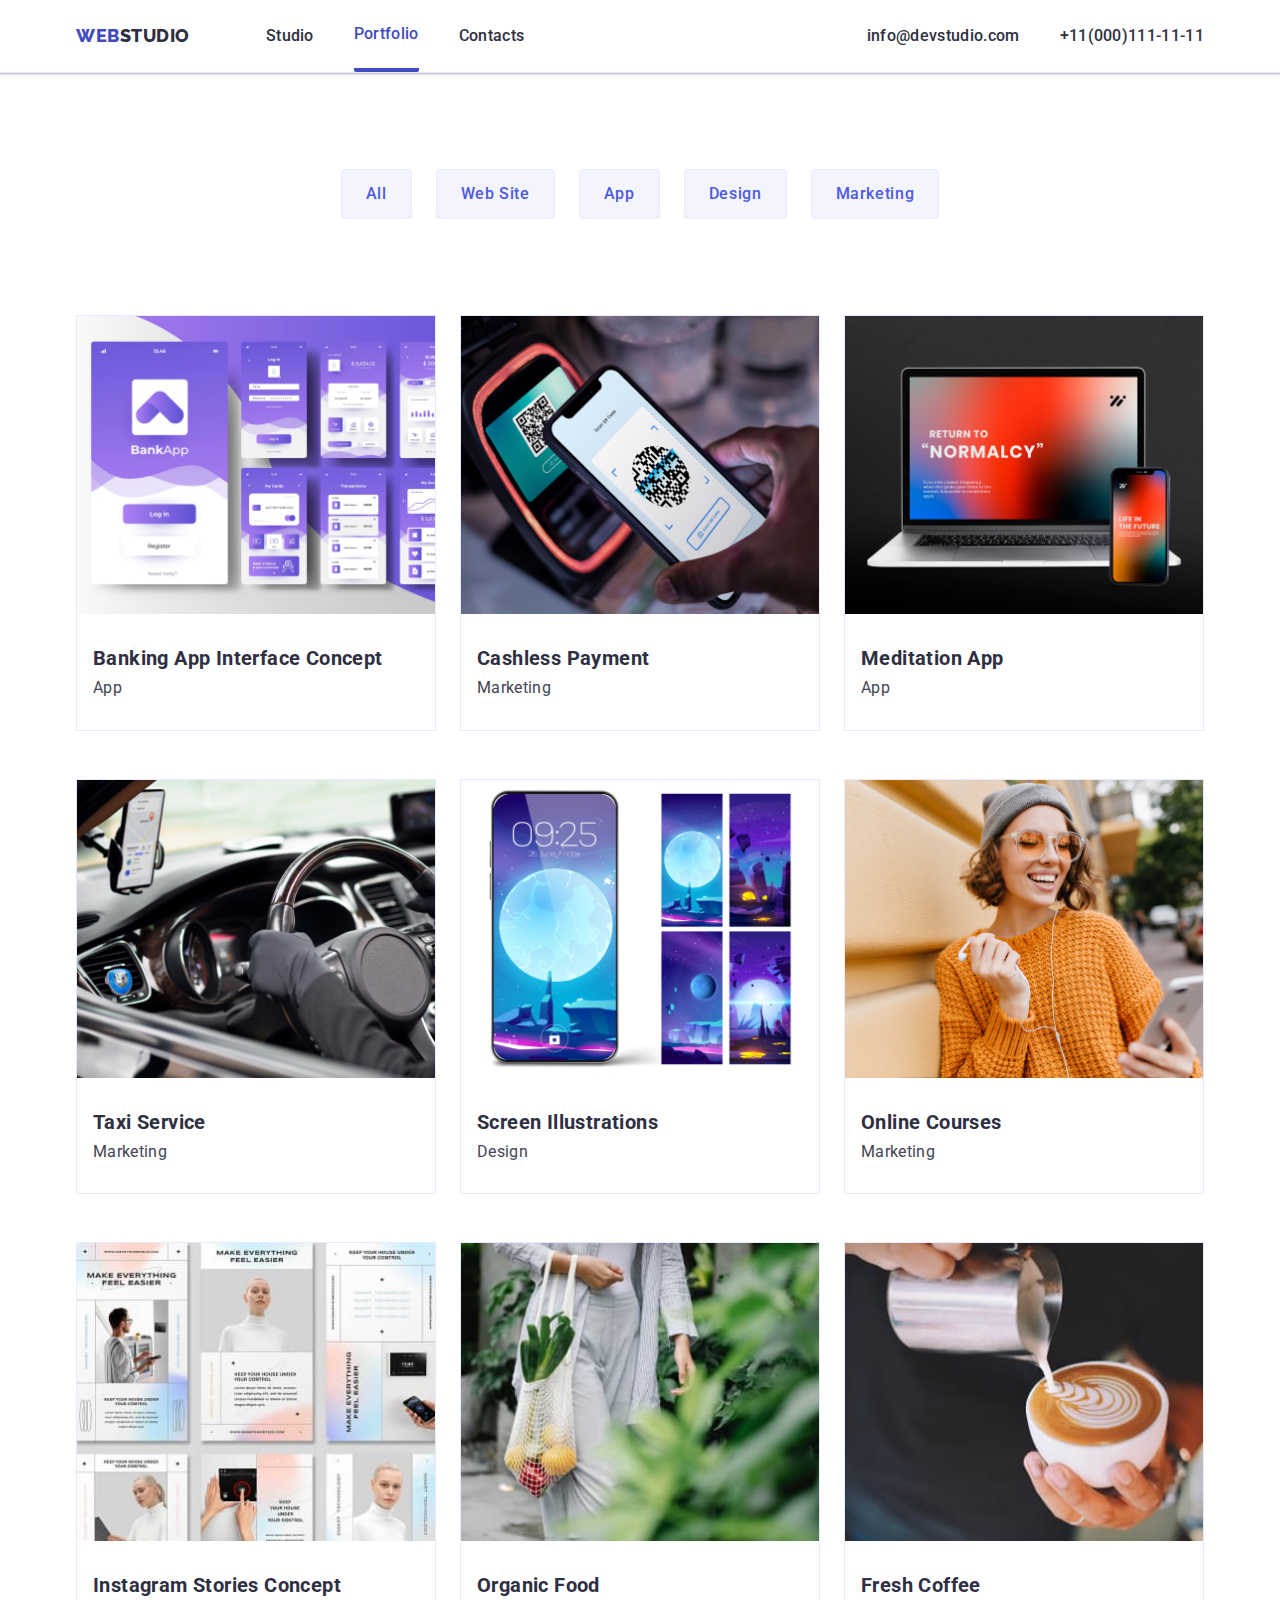
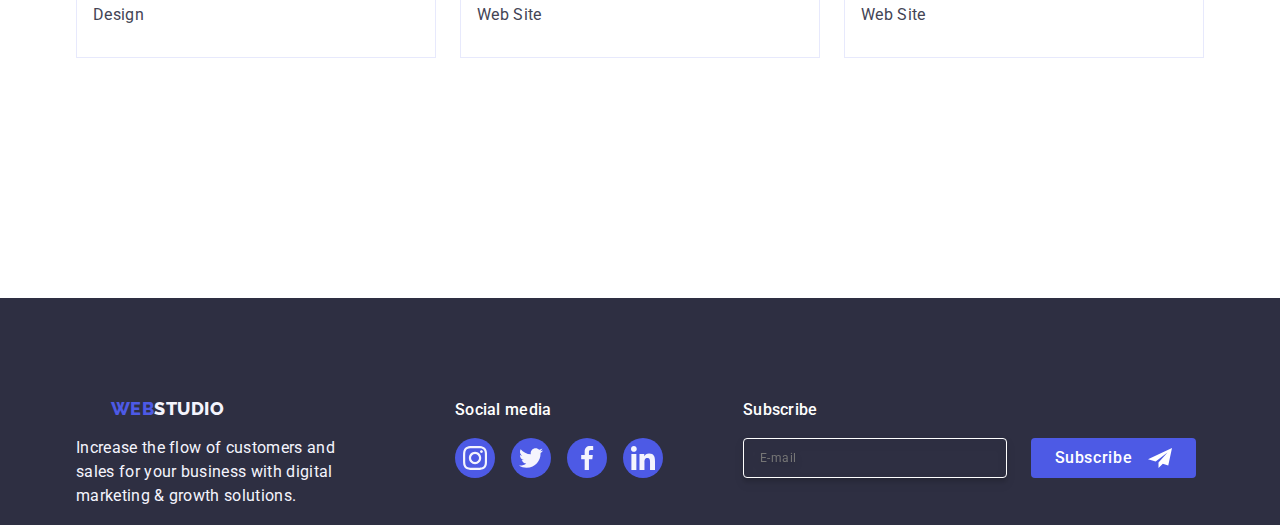
==== commit e781b88d: "update1" ====
--- a/portfolio.html
+++ b/portfolio.html
@@ -2,8 +2,8 @@
 <html lang="en">
 <head>
     <meta charset="UTF-8">
-    <meta name="description" content="Effective Solutions
-    for Your Business">
+    <meta name="viewport" content="width=device-width, initial-scale=1.0" />
+    <meta name="description" content="Effective Solutions for Your Business">
     <title>Portfolio</title>
     <link rel="preconnect" href="https://fonts.googleapis.com">
     <link rel="preconnect" href="https://fonts.gstatic.com" crossorigin>
--- a/css/styles.css
+++ b/css/styles.css
@@ -97,6 +97,9 @@
             color: var(--color-ocean); 
 }
 .logo {
+    display: flex;
+    justify-content: center;
+    align-items: center;
     font-family: "Raleway", sans-serif;
     text-transform: uppercase;
     font-size: 18px;
@@ -1281,4 +1284,128 @@
     letter-spacing: 0.02em;
     text-align: start;
     color: var(--color-blue);
-}+}
+/* Верстка виконана щодо трьох точок перелому: 428px, 768px і 1158px.  */
+.icon-menu-hamburger-svg {
+    stroke: var(--color-blue);
+}
+.header__container {
+  max-width: 428px;
+  padding-left: 16px;
+  padding-right: 16px;
+  margin-left: auto;
+  margin-right: auto;
+}
+
+@media screen and (min-width: 428px) {
+  .header__container {
+    max-width: 428px;
+  }
+}
+@media (max-width: 767px) {
+    .h-nav__list,
+    .header__address {
+    display: none;
+    }
+}
+@media screen and (min-width: 768px) {
+  .header__container {
+    max-width: 768px;
+  }
+  .menu-toggle {
+    display: none;
+  }
+}
+@media screen and (min-width: 1158px) {
+  .header__container {
+    max-width: 1158px;
+    padding-left: 15px;
+    padding-right: 15px;
+  }
+}
+
+
+/* .h-nav__list,
+.header__address {
+  display: flex;
+  padding: 0;
+  margin: 0;
+  list-style: none;
+}
+
+
+
+.h-nav__list .link,
+.header__address .link {
+    padding: 10px;
+    color: inherit;
+    text-decoration: none;
+}
+
+.h-nav__list  .link:hover,
+.header__address .link:focus {
+    text-decoration: underline;
+}
+
+.menu-toggle {
+  min-height: 32px;
+  min-width: 22px;
+  display: flex;
+  align-items: center;
+  justify-content: center;
+
+  margin: 0;
+  padding: 0;
+  background-color: transparent;
+  cursor: pointer;
+  border: none;
+  outline: none;
+  background-color: #ba2323;
+}
+.menu-hamburger-svg {
+    stroke: var(--color-blue);
+}
+
+
+.menu-toggle:hover,
+.menu-toggle:focus {
+  background-color: rgba(0, 0, 0, 0.1);
+}
+
+.menu-container {
+  position: fixed;
+  top: 0;
+  left: 0;
+  width: 100vw;
+  height: 100vh;
+  padding: 32px;
+  background-color: #3f51b5;
+  z-index: 999;
+
+  transform: translateX(100%);
+  transition: transform 250ms ease-in-out;
+}
+
+.menu-container.is-open {
+  transform: translateX(0);
+}
+
+.menu-container .menu-toggle {
+  position: absolute;
+  top: 16px;
+  right: 16px;
+  color: #fff;
+}
+
+.mobile-menu {
+  padding: 0;
+  margin: 0;
+  list-style: none;
+}
+
+.mobile-menu .link {
+  display: block;
+  padding: 10px;
+  color: #fff;
+  text-decoration: none;
+} */